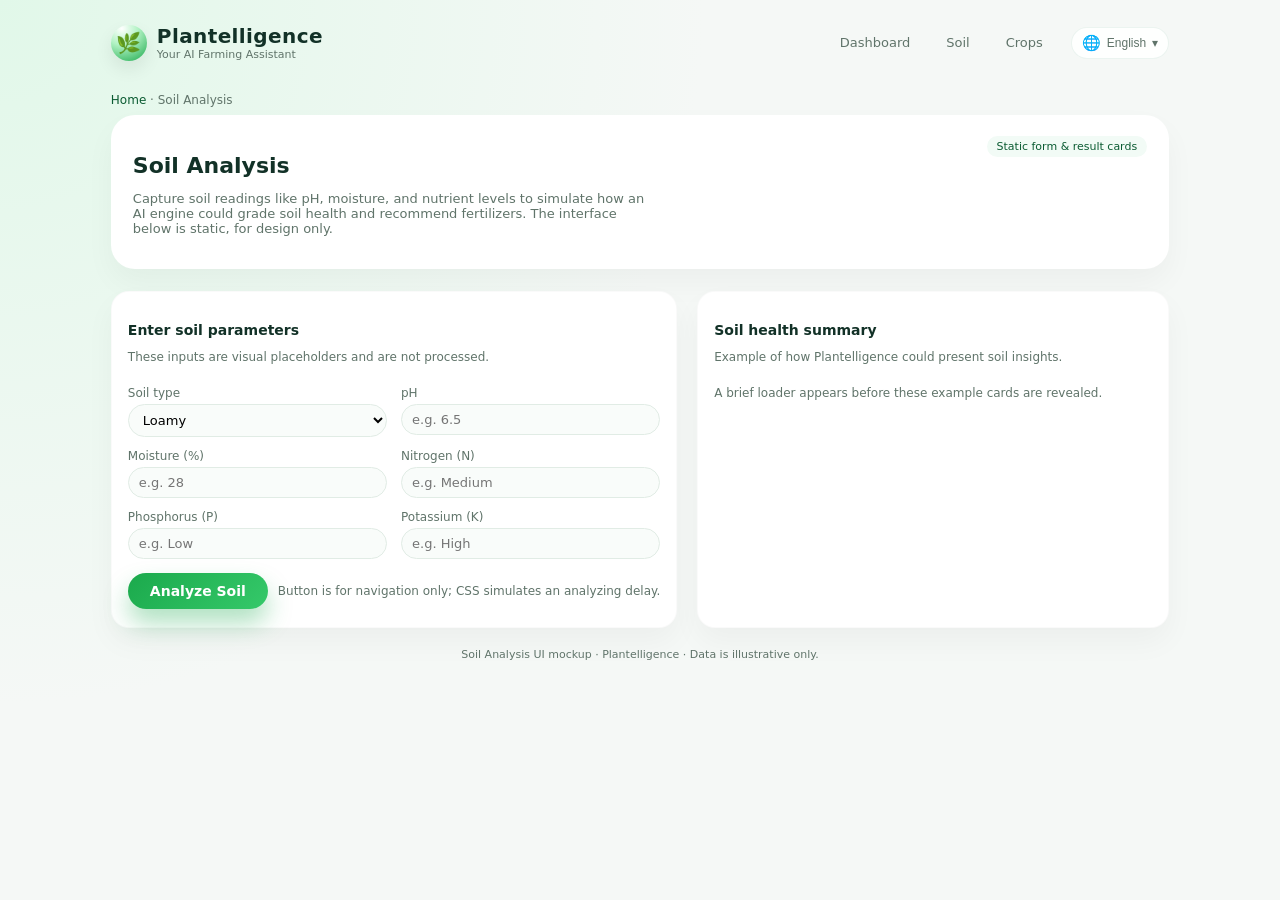
==== soil-analysis.html @ c10e6157 "Import project files (exclude virtual environments)" ====
<!DOCTYPE html>
<html lang="en">
  <head>
    <meta charset="UTF-8" />
    <meta name="viewport" content="width=device-width, initial-scale=1.0" />
    <title>Soil Analysis – Plantelligence</title>
    <link rel="stylesheet" href="style.css" />
  </head>
  <body class="page">
    <div class="page-inner">
      <header class="site-header">
        <a href="index.html" class="brand">
          <div class="brand-logo">🌿</div>
          <div class="brand-text">
            <span class="brand-name">Plantelligence</span>
            <span class="brand-tagline">Your AI Farming Assistant</span>
          </div>
        </a>
        <div class="header-right">
          <nav class="top-nav">
            <a href="index.html">Dashboard</a>
            <a href="soil-analysis.html">Soil</a>
            <a href="crop-suggestions.html">Crops</a>
          </nav>
          <button class="language-switch" type="button">
            <span class="flag">🌐</span>
            <span>English</span>
            <span>▾</span>
          </button>
        </div>
      </header>

      <main>
        <div class="breadcrumb">
          <a href="index.html">Home</a> · Soil Analysis
        </div>

        <section class="subpage-hero">
          <div class="subpage-hero-main">
            <h1 class="subpage-title">Soil Analysis</h1>
            <p class="subpage-subtitle">
              Capture soil readings like pH, moisture, and nutrient levels to simulate how an
              AI engine could grade soil health and recommend fertilizers. The interface below
              is static, for design only.
            </p>
          </div>
          <div>
            <div class="pill">Static form &amp; result cards</div>
          </div>
        </section>

        <section class="page-layout">
          <div class="card">
            <div class="card-header">
              <div>
                <h2 class="card-title">Enter soil parameters</h2>
                <p class="card-subtitle">
                  These inputs are visual placeholders and are not processed.
                </p>
              </div>
            </div>
            <div class="form-grid">
              <div class="form-field">
                <label for="soil-type">Soil type</label>
                <select id="soil-type">
                  <option>Loamy</option>
                  <option>Clay</option>
                  <option>Sandy</option>
                  <option>Silty</option>
                  <option>Peaty</option>
                </select>
              </div>
              <div class="form-field">
                <label for="soil-ph">pH</label>
                <input id="soil-ph" type="text" placeholder="e.g. 6.5" />
              </div>
              <div class="form-field">
                <label for="soil-moisture">Moisture (%)</label>
                <input id="soil-moisture" type="text" placeholder="e.g. 28" />
              </div>
              <div class="form-field">
                <label for="soil-n">Nitrogen (N)</label>
                <input id="soil-n" type="text" placeholder="e.g. Medium" />
              </div>
              <div class="form-field">
                <label for="soil-p">Phosphorus (P)</label>
                <input id="soil-p" type="text" placeholder="e.g. Low" />
              </div>
              <div class="form-field">
                <label for="soil-k">Potassium (K)</label>
                <input id="soil-k" type="text" placeholder="e.g. High" />
              </div>
            </div>
            <div class="btn-row">
              <a href="#analyze" class="analysis-anchor">
                <span class="btn-primary">Analyze Soil</span>
              </a>
              <span class="card-subtitle">
                Button is for navigation only; CSS simulates an analyzing delay.
              </span>
            </div>
          </div>

          <div class="card" id="analyze">
            <div class="card-header">
              <div>
                <h2 class="card-title">Soil health summary</h2>
                <p class="card-subtitle">
                  Example of how Plantelligence could present soil insights.
                </p>
              </div>
            </div>

            <div class="analysis-section">
              <div class="analysis-placeholder">
                A brief loader appears before these example cards are revealed.
              </div>
              <div class="analysis-loading">
                <div class="loader-dot"></div>
                <div>
                  <strong>Analyzing soil profile…</strong>
                  <div>Estimating soil health score and nutrient balance (mockup).</div>
                </div>
              </div>
              <div class="analysis-results">
                <div class="analysis-results-grid">
                  <div class="result-card">
                    <div class="result-card-title">Soil health score</div>
                    <p>
                      Overall rating: <strong>7.8 / 10</strong> – healthy loamy soil with slightly
                      acidic pH, ideal for a wide range of crops.
                    </p>
                  </div>
                  <div class="result-card">
                    <div class="result-card-title">Missing nutrients</div>
                    <ul class="result-card-list">
                      <li>Mild phosphorus deficiency detected (low P levels).</li>
                      <li>Organic matter slightly below recommended benchmark.</li>
                    </ul>
                  </div>
                  <div class="result-card">
                    <div class="result-card-title">Fertilizer recommendation</div>
                    <ul class="result-card-list">
                      <li>Apply a balanced NPK fertilizer (10-26-26) before sowing.</li>
                      <li>Incorporate well-decomposed farmyard manure to boost organic carbon.</li>
                      <li>Re-test soil after one crop cycle to fine-tune future doses.</li>
                    </ul>
                  </div>
                </div>
              </div>
            </div>
          </div>
        </section>
      </main>

      <footer class="footer">
        Soil Analysis UI mockup &middot; Plantelligence &middot; Data is illustrative only.
      </footer>
    </div>
  </body>
</html>
---- style.css ----
/* =========================
   Plantelligence Global Styles
   ========================= */

*,
*::before,
*::after {
  box-sizing: border-box;
}

html,
body {
  margin: 0;
  padding: 0;
  font-family: system-ui, -apple-system, BlinkMacSystemFont, "Segoe UI", sans-serif;
  color: #123127;
  background: #f5f8f6;
}

body {
  min-height: 100vh;
  display: flex;
  flex-direction: column;
}

img {
  max-width: 100%;
  display: block;
}

a {
  color: inherit;
  text-decoration: none;
}

:root {
  --green-primary: #1ba94c;
  --green-primary-soft: #35c96a;
  --green-dark: #0b5b32;
  --bg-soft: #f5f8f6;
  --card-bg: #ffffff;
  --border-subtle: #e1ece5;
  --text-muted: #60746a;
  --radius-lg: 18px;
  --radius-md: 14px;
  --shadow-soft: 0 14px 30px rgba(0, 0, 0, 0.04);
  --shadow-soft-hover: 0 18px 40px rgba(0, 0, 0, 0.08);
}

.page {
  min-height: 100vh;
  background: radial-gradient(circle at top left, #e1f8e9 0, #f5f8f6 45%, #f5f8f6 100%);
}

.page-inner {
  max-width: 1120px;
  margin: 0 auto;
  padding: 24px 20px 40px;
}

/* =========================
   Header
   ========================= */

.site-header {
  display: flex;
  align-items: center;
  justify-content: space-between;
  margin-bottom: 32px;
}

.brand {
  display: inline-flex;
  align-items: center;
  gap: 10px;
}

.brand-logo {
  width: 36px;
  height: 36px;
  border-radius: 999px;
  background: radial-gradient(circle at 30% 10%, #ffffff 0, #b1f2c3 40%, #1ba94c 100%);
  display: flex;
  align-items: center;
  justify-content: center;
  color: #0b5b32;
  font-size: 20px;
  box-shadow: 0 8px 18px rgba(0, 0, 0, 0.08);
}

.brand-text {
  display: flex;
  flex-direction: column;
}

.brand-name {
  font-weight: 700;
  letter-spacing: 0.02em;
  font-size: 20px;
}

.brand-tagline {
  font-size: 11px;
  color: var(--text-muted);
}

.header-right {
  display: flex;
  align-items: center;
  gap: 18px;
}

.language-switch {
  display: inline-flex;
  align-items: center;
  gap: 6px;
  padding: 6px 10px;
  background: rgba(255, 255, 255, 0.9);
  border-radius: 999px;
  border: 1px solid rgba(24, 118, 72, 0.08);
  font-size: 12px;
  color: var(--text-muted);
}

.language-switch span.flag {
  font-size: 15px;
}

.top-nav {
  display: flex;
  gap: 16px;
  font-size: 13px;
  color: var(--text-muted);
}

.top-nav a {
  padding: 6px 10px;
  border-radius: 999px;
  transition: background 0.2s ease, color 0.2s ease;
}

.top-nav a:hover {
  background: rgba(0, 0, 0, 0.04);
  color: #123127;
}

/* =========================
   Hero
   ========================= */

.hero {
  background: linear-gradient(135deg, rgba(53, 201, 106, 0.16), rgba(245, 248, 246, 0.5));
  border-radius: 26px;
  padding: 32px 28px 28px;
  display: grid;
  grid-template-columns: minmax(0, 3fr) minmax(260px, 2.5fr);
  gap: 28px;
  box-shadow: var(--shadow-soft);
  margin-bottom: 32px;
}

.hero-main-title {
  font-size: 34px;
  line-height: 1.15;
  font-weight: 800;
  color: var(--green-dark);
  margin-bottom: 8px;
}

.hero-main-title span.highlight {
  color: var(--green-primary);
}

.hero-subtitle {
  font-size: 14px;
  color: var(--text-muted);
  max-width: 420px;
  margin-bottom: 18px;
}

.hero-actions {
  display: flex;
  align-items: center;
  gap: 14px;
  margin-bottom: 18px;
}

.btn-primary {
  border: none;
  cursor: pointer;
  padding: 10px 22px;
  border-radius: 999px;
  background: linear-gradient(135deg, var(--green-primary) 0, var(--green-primary-soft) 100%);
  color: #ffffff;
  font-weight: 600;
  font-size: 14px;
  box-shadow: 0 14px 24px rgba(27, 169, 76, 0.35);
  display: inline-flex;
  align-items: center;
  gap: 8px;
  transition: transform 0.12s ease, box-shadow 0.12s ease, filter 0.12s ease;
}

.btn-primary:hover {
  transform: translateY(-1px);
  filter: brightness(1.02);
  box-shadow: 0 18px 28px rgba(27, 169, 76, 0.38);
}

.btn-icon-round {
  width: 44px;
  height: 44px;
  border-radius: 999px;
  border: none;
  cursor: pointer;
  background: #ffffff;
  display: inline-flex;
  align-items: center;
  justify-content: center;
  box-shadow: var(--shadow-soft);
  color: var(--green-primary);
  transition: transform 0.12s ease, box-shadow 0.12s ease;
}

.btn-icon-round:hover {
  transform: translateY(-2px);
  box-shadow: var(--shadow-soft-hover);
}

.hero-meta {
  display: flex;
  flex-wrap: wrap;
  gap: 16px;
  font-size: 12px;
  color: var(--text-muted);
}

.hero-meta-pill {
  background: rgba(255, 255, 255, 0.9);
  padding: 6px 12px;
  border-radius: 999px;
  display: inline-flex;
  align-items: center;
  gap: 6px;
  border: 1px solid rgba(16, 109, 62, 0.06);
}

.hero-visual {
  position: relative;
  min-height: 190px;
  display: flex;
  align-items: center;
  justify-content: center;
}

.hero-panel {
  background: #ffffff;
  border-radius: 22px;
  padding: 18px 16px;
  box-shadow: var(--shadow-soft-hover);
  width: 100%;
  max-width: 320px;
}

.hero-panel-title {
  font-size: 14px;
  font-weight: 600;
  margin-bottom: 12px;
}

.hero-panel-list {
  display: grid;
  gap: 8px;
  font-size: 12px;
}

.hero-panel-pill {
  display: flex;
  align-items: center;
  justify-content: space-between;
  padding: 6px 10px;
  border-radius: 999px;
  background: #f5f8f6;
  color: var(--text-muted);
}

.hero-panel-pill span.badge {
  font-size: 11px;
  color: var(--green-dark);
  font-weight: 600;
}

/* =========================
   Feature Grid
   ========================= */

.section-title {
  font-size: 16px;
  font-weight: 600;
  margin-bottom: 8px;
}

.section-subtitle {
  font-size: 13px;
  color: var(--text-muted);
  margin-bottom: 18px;
}

.feature-grid {
  display: grid;
  grid-template-columns: repeat(4, minmax(0, 1fr));
  gap: 16px;
}

.feature-card {
  display: flex;
  flex-direction: column;
  gap: 10px;
  padding: 14px 14px 12px;
  background: var(--card-bg);
  border-radius: var(--radius-lg);
  box-shadow: var(--shadow-soft);
  border: 1px solid rgba(0, 0, 0, 0.02);
  transition: transform 0.15s ease, box-shadow 0.15s ease, border-color 0.15s ease;
}

.feature-card:hover {
  transform: translateY(-4px);
  box-shadow: var(--shadow-soft-hover);
  border-color: rgba(27, 169, 76, 0.16);
}

.feature-card-header {
  display: flex;
  align-items: center;
  justify-content: space-between;
  gap: 10px;
}

.feature-icon {
  width: 32px;
  height: 32px;
  border-radius: 12px;
  display: inline-flex;
  align-items: center;
  justify-content: center;
  font-size: 18px;
  background: linear-gradient(135deg, #e4f8eb, #ffffff);
  color: var(--green-dark);
}

.feature-title {
  font-size: 14px;
  font-weight: 600;
}

.feature-arrow {
  width: 26px;
  height: 26px;
  border-radius: 999px;
  display: inline-flex;
  align-items: center;
  justify-content: center;
  background: #f4f7f5;
  font-size: 14px;
  color: var(--text-muted);
}

.feature-description {
  font-size: 12px;
  color: var(--text-muted);
}

/* =========================
   Page Layouts
   ========================= */

.subpage-hero {
  background: #ffffff;
  border-radius: 24px;
  padding: 20px 22px;
  box-shadow: var(--shadow-soft);
  margin-bottom: 22px;
  display: flex;
  flex-wrap: wrap;
  justify-content: space-between;
  gap: 16px;
}

.subpage-hero-main {
  max-width: 520px;
}

.subpage-title {
  font-size: 22px;
  font-weight: 700;
  margin-bottom: 4px;
}

.subpage-subtitle {
  font-size: 13px;
  color: var(--text-muted);
}

.breadcrumb {
  font-size: 12px;
  color: var(--text-muted);
  margin-bottom: 8px;
}

.breadcrumb a {
  color: var(--green-dark);
}

.page-layout {
  display: grid;
  grid-template-columns: minmax(0, 3fr) minmax(0, 2.5fr);
  gap: 20px;
}

.card {
  background: var(--card-bg);
  border-radius: var(--radius-lg);
  padding: 18px 16px;
  box-shadow: var(--shadow-soft);
  border: 1px solid rgba(0, 0, 0, 0.02);
}

.card-header {
  display: flex;
  align-items: center;
  justify-content: space-between;
  margin-bottom: 10px;
}

.card-title {
  font-size: 14px;
  font-weight: 600;
}

.card-subtitle {
  font-size: 12px;
  color: var(--text-muted);
}

.form-grid {
  display: grid;
  grid-template-columns: repeat(2, minmax(0, 1fr));
  gap: 12px 14px;
}

.form-grid-3 {
  grid-template-columns: repeat(3, minmax(0, 1fr));
}

.form-section-title {
  margin: 8px 0 10px;
  font-size: 12px;
  font-weight: 600;
  color: var(--green-dark);
}

.form-field {
  display: flex;
  flex-direction: column;
  gap: 4px;
  font-size: 12px;
}

.form-field label {
  color: var(--text-muted);
}

.form-field input,
.form-field select,
.form-field textarea {
  border-radius: 999px;
  border: 1px solid var(--border-subtle);
  padding: 7px 10px;
  font-family: inherit;
  font-size: 13px;
  outline: none;
  background: #f9fcfa;
}

.form-field textarea {
  border-radius: 14px;
  resize: vertical;
  min-height: 70px;
}

.btn-secondary {
  display: inline-flex;
  align-items: center;
  justify-content: center;
  padding: 9px 18px;
  border-radius: 999px;
  border: 1px solid var(--border-subtle);
  background: #ffffff;
  font-size: 13px;
  cursor: pointer;
  gap: 8px;
  color: var(--green-dark);
  transition: background 0.15s ease, box-shadow 0.15s ease, transform 0.15s ease;
}

.btn-secondary:hover {
  background: #f4f7f5;
  transform: translateY(-1px);
  box-shadow: var(--shadow-soft);
}

.btn-row {
  margin-top: 14px;
  display: flex;
  align-items: center;
  gap: 10px;
}

/* Upload box */

.upload-box {
  position: relative;
  border-radius: 16px;
  border: 1px dashed rgba(0, 0, 0, 0.13);
  background: #f7faf7;
  padding: 26px 18px;
  display: flex;
  flex-direction: column;
  align-items: center;
  text-align: center;
  gap: 10px;
  font-size: 13px;
  color: var(--text-muted);
  cursor: pointer;
  transition: border-color 0.15s ease, background 0.15s ease;
}

.upload-box.drag-active {
  border-color: var(--green-primary);
  background: #eef9f1;
}

.upload-icon {
  width: 44px;
  height: 44px;
  border-radius: 999px;
  display: flex;
  align-items: center;
  justify-content: center;
  background: #e4f8eb;
  color: var(--green-dark);
  font-size: 22px;
}

.file-input {
  position: absolute;
  inset: 0;
  opacity: 0;
  cursor: pointer;
}

.upload-preview {
  display: none;
  width: 100%;
  max-height: 260px;
  object-fit: contain;
  border-radius: 10px;
  border: 1px solid rgba(0, 0, 0, 0.06);
  margin-top: 4px;
  background: #ffffff;
}

.upload-preview.is-visible {
  display: block;
}

.pill {
  display: inline-flex;
  align-items: center;
  justify-content: center;
  padding: 4px 10px;
  border-radius: 999px;
  font-size: 11px;
  background: #f2fbf6;
  color: var(--green-dark);
}

/* =========================
   Analysis Flow (CSS-only)
   ========================= */

.analysis-section {
  position: relative;
  overflow: hidden;
}

.analysis-placeholder {
  font-size: 12px;
  color: var(--text-muted);
}

.analysis-loading,
.analysis-results {
  margin-top: 14px;
  border-radius: var(--radius-lg);
  border: 1px dashed rgba(0, 0, 0, 0.08);
  padding: 14px 12px;
  background: #f7faf7;
}

.analysis-loading {
  display: none;
  align-items: center;
  gap: 10px;
  font-size: 13px;
}

.analysis-loading.is-visible {
  display: flex;
}

.loader-dot {
  width: 26px;
  height: 26px;
  border-radius: 999px;
  border: 3px solid rgba(27, 169, 76, 0.16);
  border-top-color: var(--green-primary);
  animation: spinner 0.9s linear infinite;
}

@keyframes spinner {
  to {
    transform: rotate(360deg);
  }
}

.analysis-results {
  display: none;
}

.analysis-results.is-visible {
  display: block;
}

.analysis-results-grid {
  display: grid;
  grid-template-columns: minmax(0, 1fr);
  gap: 10px;
  font-size: 12px;
}

.result-card {
  border-radius: 12px;
  padding: 10px 10px 9px;
  background: #ffffff;
  border: 1px solid rgba(0, 0, 0, 0.04);
}

.result-card-title {
  font-size: 13px;
  font-weight: 600;
  margin-bottom: 4px;
}

.result-card-badge {
  font-size: 11px;
  color: var(--green-dark);
  background: #e4f8eb;
  padding: 2px 7px;
  border-radius: 999px;
}

.result-card-list {
  margin: 6px 0 0;
  padding-left: 18px;
  color: var(--text-muted);
}

.status-error {
  color: #be3424;
}

.btn-primary:disabled {
  opacity: 0.66;
  cursor: not-allowed;
  transform: none;
  filter: none;
  box-shadow: 0 10px 16px rgba(27, 169, 76, 0.2);
}

.output-metrics {
  display: grid;
  grid-template-columns: repeat(3, minmax(0, 1fr));
  gap: 12px;
  margin-bottom: 14px;
}

.metric-card {
  background: #ffffff;
  border-radius: 14px;
  padding: 12px;
  border: 1px solid rgba(0, 0, 0, 0.04);
  box-shadow: var(--shadow-soft);
}

.metric-title {
  font-size: 12px;
  color: var(--text-muted);
  margin-bottom: 6px;
}

.metric-value {
  font-size: 18px;
  font-weight: 700;
  color: var(--green-dark);
  margin-bottom: 4px;
}

.metric-note {
  font-size: 11px;
  color: var(--text-muted);
}

.input-chip-row {
  display: flex;
  flex-wrap: wrap;
  gap: 8px;
  margin-top: 8px;
}

.input-chip {
  background: #f2fbf6;
  color: var(--green-dark);
  border: 1px solid rgba(16, 109, 62, 0.08);
  padding: 4px 10px;
  border-radius: 999px;
  font-size: 11px;
}

.divider {
  height: 1px;
  background: #edf2ee;
  margin: 14px 0;
}

.rank-table table {
  font-size: 12px;
}

.rank-pill {
  display: inline-flex;
  align-items: center;
  justify-content: center;
  padding: 2px 8px;
  border-radius: 999px;
  font-size: 11px;
  font-weight: 600;
}

.rank-pill.good {
  background: #e4f8eb;
  color: var(--green-dark);
}

.rank-pill.mid {
  background: #fff6e0;
  color: #8b5b00;
}

.risk-note {
  margin-top: 14px;
  padding: 10px 12px;
  background: #f7faf7;
  border-radius: 12px;
  font-size: 11px;
  color: var(--text-muted);
  border: 1px dashed rgba(0, 0, 0, 0.08);
}

/* =========================
   Specific Sections
   ========================= */

.chat-window {
  display: flex;
  flex-direction: column;
  gap: 10px;
  font-size: 13px;
  max-height: 340px;
  min-height: 260px;
  overflow-y: auto;
  padding-right: 4px;
}

.chat-bubble {
  padding: 9px 11px;
  border-radius: 16px;
  max-width: 80%;
}

.chat-bubble.user {
  align-self: flex-end;
  background: #e4f8eb;
}

.chat-bubble.ai {
  align-self: flex-start;
  background: #ffffff;
  border: 1px solid rgba(0, 0, 0, 0.04);
}

.chat-composer {
  margin-top: 16px;
  display: grid;
  gap: 10px;
}

.chat-input {
  border-radius: 14px;
  border: 1px solid var(--border-subtle);
  padding: 10px 12px;
  min-height: 90px;
  resize: vertical;
  font-family: inherit;
  font-size: 13px;
  background: #f9fcfa;
}

.chat-actions {
  display: flex;
  gap: 10px;
  justify-content: flex-end;
}

.chat-hint {
  font-size: 11px;
  color: var(--text-muted);
}

.status-row {
  display: flex;
  align-items: center;
  gap: 8px;
}

.status-pill {
  background: #e4f8eb;
  color: var(--green-dark);
  border-radius: 999px;
  padding: 4px 10px;
  font-size: 11px;
  font-weight: 600;
}

.voice-panel {
  display: grid;
  gap: 16px;
  justify-items: center;
  text-align: center;
}

.voice-ring {
  width: 140px;
  height: 140px;
  border-radius: 999px;
  border: 2px dashed rgba(27, 169, 76, 0.25);
  display: flex;
  align-items: center;
  justify-content: center;
  background: #f2fbf6;
  position: relative;
  transition: transform 0.2s ease, box-shadow 0.2s ease;
}

.voice-ring.listening {
  box-shadow: 0 0 0 10px rgba(27, 169, 76, 0.12);
  transform: scale(1.02);
}

.voice-label {
  font-size: 12px;
  color: var(--green-dark);
  font-weight: 600;
}

.voice-actions {
  display: flex;
  gap: 10px;
}

.voice-settings {
  width: 100%;
  display: grid;
  gap: 12px;
  text-align: left;
}

.voice-note {
  font-size: 11px;
  color: var(--text-muted);
  background: #f7faf7;
  border: 1px dashed rgba(0, 0, 0, 0.08);
  border-radius: 12px;
  padding: 10px 12px;
}

.forum-list {
  display: grid;
  gap: 10px;
  font-size: 13px;
}

.forum-card {
  border-radius: 14px;
  padding: 10px 12px;
  background: #ffffff;
  box-shadow: var(--shadow-soft);
  border: 1px solid rgba(0, 0, 0, 0.02);
}

.forum-meta {
  font-size: 11px;
  color: var(--text-muted);
  margin-top: 6px;
}

.table-wrapper {
  border-radius: var(--radius-lg);
  overflow: hidden;
  box-shadow: var(--shadow-soft);
}

table {
  width: 100%;
  border-collapse: collapse;
  background: #ffffff;
  font-size: 13px;
}

thead {
  background: #f4f7f5;
}

th,
td {
  padding: 10px 12px;
  text-align: left;
  border-bottom: 1px solid #edf2ee;
}

th {
  font-weight: 600;
  font-size: 12px;
  color: var(--text-muted);
}

.trend-up {
  color: #1ba94c;
}

.trend-down {
  color: #e5533d;
}

.weather-layout {
  display: grid;
  grid-template-columns: minmax(0, 2.2fr) minmax(0, 3fr);
  gap: 18px;
}

.weather-current {
  border-radius: var(--radius-lg);
  padding: 18px 16px;
  background: linear-gradient(145deg, #35c96a, #1ba94c);
  color: #ffffff;
  box-shadow: var(--shadow-soft-hover);
}

.weather-temp {
  font-size: 32px;
  font-weight: 700;
}

.weather-forecast-grid {
  display: grid;
  grid-template-columns: repeat(auto-fit, minmax(90px, 1fr));
  gap: 10px;
}

.weather-forecast-card {
  border-radius: 14px;
  padding: 10px 9px;
  background: #ffffff;
  font-size: 12px;
  box-shadow: var(--shadow-soft);
}

.alert-banner {
  border-radius: 999px;
  padding: 8px 12px;
  font-size: 12px;
  background: #fff6e0;
  color: #8b5b00;
  display: inline-flex;
  align-items: center;
  gap: 8px;
  margin-bottom: 14px;
}

.scheme-grid {
  display: grid;
  grid-template-columns: repeat(auto-fit, minmax(230px, 1fr));
  gap: 16px;
}

.scheme-card {
  border-radius: var(--radius-lg);
  padding: 15px 14px;
  background: #ffffff;
  box-shadow: var(--shadow-soft);
  font-size: 13px;
}

.scheme-title {
  font-size: 14px;
  font-weight: 600;
  margin-bottom: 6px;
}

.scheme-meta {
  font-size: 11px;
  color: var(--text-muted);
  margin-top: 6px;
}

.footer {
  padding: 20px 0 8px;
  font-size: 11px;
  color: var(--text-muted);
  text-align: center;
}

/* =========================
   Responsive
   ========================= */

@media (max-width: 880px) {
  .hero {
    grid-template-columns: minmax(0, 1fr);
  }

  .feature-grid {
    grid-template-columns: repeat(2, minmax(0, 1fr));
  }

  .page-layout {
    grid-template-columns: minmax(0, 1fr);
  }

  .form-grid-3 {
    grid-template-columns: repeat(2, minmax(0, 1fr));
  }

  .output-metrics {
    grid-template-columns: repeat(2, minmax(0, 1fr));
  }

  .hero-main-title {
    font-size: 28px;
  }
}

@media (max-width: 640px) {
  .site-header {
    flex-direction: column;
    align-items: flex-start;
    gap: 12px;
  }

  .header-right {
    width: 100%;
    justify-content: space-between;
  }

  .hero {
    padding: 22px 18px;
  }

  .feature-grid {
    grid-template-columns: minmax(0, 1fr);
  }

  .chat-actions {
    flex-direction: column;
  }

  .voice-actions {
    flex-direction: column;
    width: 100%;
  }

  .voice-actions .btn-primary,
  .voice-actions .btn-secondary {
    width: 100%;
  }

  .form-grid-3 {
    grid-template-columns: minmax(0, 1fr);
  }

  .output-metrics {
    grid-template-columns: minmax(0, 1fr);
  }

  .page-inner {
    padding-inline: 16px;
  }
}
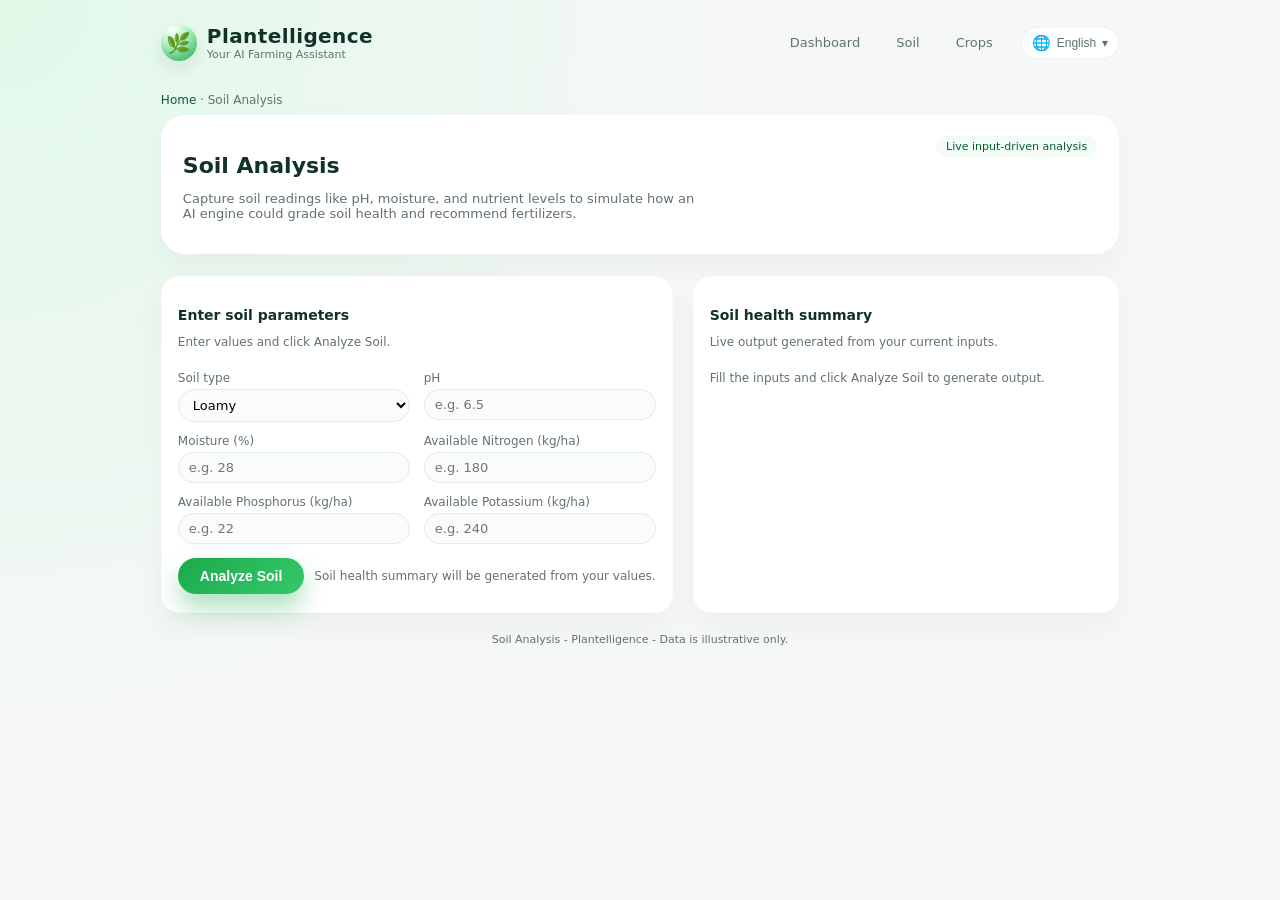
==== commit 8e79b73f: "Initial Commit" ====
--- a/soil-analysis.html
+++ b/soil-analysis.html
@@ -40,12 +40,11 @@
             <h1 class="subpage-title">Soil Analysis</h1>
             <p class="subpage-subtitle">
               Capture soil readings like pH, moisture, and nutrient levels to simulate how an
-              AI engine could grade soil health and recommend fertilizers. The interface below
-              is static, for design only.
+              AI engine could grade soil health and recommend fertilizers.
             </p>
           </div>
           <div>
-            <div class="pill">Static form &amp; result cards</div>
+            <div class="pill">Live input-driven analysis</div>
           </div>
         </section>
 
@@ -54,9 +53,7 @@
             <div class="card-header">
               <div>
                 <h2 class="card-title">Enter soil parameters</h2>
-                <p class="card-subtitle">
-                  These inputs are visual placeholders and are not processed.
-                </p>
+                <p id="soil-status" class="card-subtitle">Enter values and click Analyze Soil.</p>
               </div>
             </div>
             <div class="form-grid">
@@ -79,25 +76,21 @@
                 <input id="soil-moisture" type="text" placeholder="e.g. 28" />
               </div>
               <div class="form-field">
-                <label for="soil-n">Nitrogen (N)</label>
-                <input id="soil-n" type="text" placeholder="e.g. Medium" />
+                <label for="soil-n">Available Nitrogen (kg/ha)</label>
+                <input id="soil-n" type="text" placeholder="e.g. 180" />
               </div>
               <div class="form-field">
-                <label for="soil-p">Phosphorus (P)</label>
-                <input id="soil-p" type="text" placeholder="e.g. Low" />
+                <label for="soil-p">Available Phosphorus (kg/ha)</label>
+                <input id="soil-p" type="text" placeholder="e.g. 22" />
               </div>
               <div class="form-field">
-                <label for="soil-k">Potassium (K)</label>
-                <input id="soil-k" type="text" placeholder="e.g. High" />
+                <label for="soil-k">Available Potassium (kg/ha)</label>
+                <input id="soil-k" type="text" placeholder="e.g. 240" />
               </div>
             </div>
             <div class="btn-row">
-              <a href="#analyze" class="analysis-anchor">
-                <span class="btn-primary">Analyze Soil</span>
-              </a>
-              <span class="card-subtitle">
-                Button is for navigation only; CSS simulates an analyzing delay.
-              </span>
+              <button id="analyze-soil-btn" type="button" class="btn-primary">Analyze Soil</button>
+              <span class="card-subtitle">Soil health summary will be generated from your values.</span>
             </div>
           </div>
 
@@ -105,45 +98,37 @@
             <div class="card-header">
               <div>
                 <h2 class="card-title">Soil health summary</h2>
-                <p class="card-subtitle">
-                  Example of how Plantelligence could present soil insights.
-                </p>
+                <p class="card-subtitle">Live output generated from your current inputs.</p>
               </div>
             </div>
 
             <div class="analysis-section">
-              <div class="analysis-placeholder">
-                A brief loader appears before these example cards are revealed.
+              <div id="soil-analysis-placeholder" class="analysis-placeholder">
+                Fill the inputs and click Analyze Soil to generate output.
               </div>
-              <div class="analysis-loading">
+              <div id="soil-analysis-loading" class="analysis-loading">
                 <div class="loader-dot"></div>
                 <div>
                   <strong>Analyzing soil profile…</strong>
-                  <div>Estimating soil health score and nutrient balance (mockup).</div>
+                  <div>Estimating soil health score and nutrient balance.</div>
                 </div>
               </div>
-              <div class="analysis-results">
+              <div id="soil-analysis-results" class="analysis-results">
                 <div class="analysis-results-grid">
                   <div class="result-card">
                     <div class="result-card-title">Soil health score</div>
-                    <p>
-                      Overall rating: <strong>7.8 / 10</strong> – healthy loamy soil with slightly
-                      acidic pH, ideal for a wide range of crops.
-                    </p>
+                    <p id="soil-health-score">Overall rating: <strong>--</strong></p>
                   </div>
                   <div class="result-card">
-                    <div class="result-card-title">Missing nutrients</div>
-                    <ul class="result-card-list">
-                      <li>Mild phosphorus deficiency detected (low P levels).</li>
-                      <li>Organic matter slightly below recommended benchmark.</li>
+                    <div class="result-card-title">Nutrient diagnosis</div>
+                    <ul id="soil-diagnosis-list" class="result-card-list">
+                      <li>Nutrient diagnosis will appear here.</li>
                     </ul>
                   </div>
                   <div class="result-card">
                     <div class="result-card-title">Fertilizer recommendation</div>
-                    <ul class="result-card-list">
-                      <li>Apply a balanced NPK fertilizer (10-26-26) before sowing.</li>
-                      <li>Incorporate well-decomposed farmyard manure to boost organic carbon.</li>
-                      <li>Re-test soil after one crop cycle to fine-tune future doses.</li>
+                    <ul id="soil-fertilizer-list" class="result-card-list">
+                      <li>Recommendations will appear after analysis.</li>
                     </ul>
                   </div>
                 </div>
@@ -154,9 +139,10 @@
       </main>
 
       <footer class="footer">
-        Soil Analysis UI mockup &middot; Plantelligence &middot; Data is illustrative only.
+        Soil Analysis - Plantelligence - Data is illustrative only.
       </footer>
     </div>
+    <script src="soil-analysis.js"></script>
   </body>
 </html>
 
